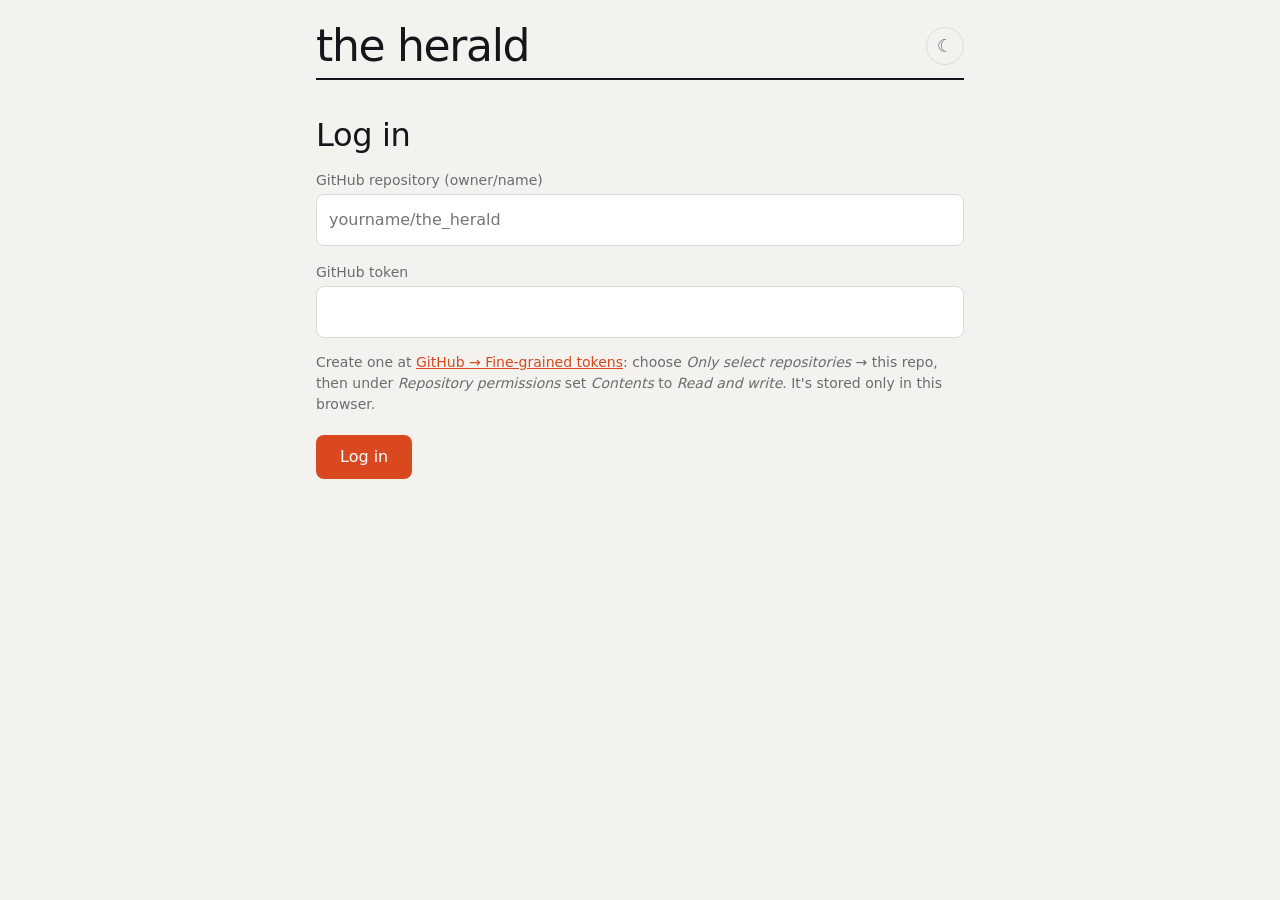
==== admin.html @ 9175595a "the herald" ====
<!doctype html>
<html lang="en">
<head>
<meta charset="utf-8">
<meta name="viewport" content="width=device-width, initial-scale=1">
<meta name="robots" content="noindex">
<meta http-equiv="Content-Security-Policy" content="default-src 'self'; style-src 'self' https://fonts.googleapis.com; font-src https://fonts.gstatic.com; connect-src 'self' https://api.github.com; form-action 'none'; base-uri 'none'">
<title>admin — the herald</title>
<link rel="preconnect" href="https://fonts.googleapis.com">
<link rel="preconnect" href="https://fonts.gstatic.com" crossorigin>
<link rel="stylesheet" href="https://fonts.googleapis.com/css2?family=Alata&family=Bebas+Neue&family=Roboto:ital,wght@0,400;0,700;1,400&family=Roboto+Mono:wght@400;500&display=swap">
<link rel="stylesheet" href="style.css">
<script src="theme.js"></script>
<script src="site.js" defer></script>
<script src="admin.js" defer></script>
</head>
<body>
<div class="wrap">
  <header>
    <a class="brand" href="admin.html">the herald</a>
    <div class="header-right">
    <nav id="nav" hidden>
      <a href="./">View site</a>
      <button class="linklike" id="logout" type="button">Log out</button>
    </nav>
    <button class="theme-toggle" id="theme-toggle" type="button" aria-label="Toggle dark mode">☾</button>
    </div>
  </header>

  <!-- Shown when not logged in on this device -->
  <section id="login" hidden>
    <h1>Log in</h1>
    <form id="login-form">
      <label for="repo">GitHub repository (owner/name)</label>
      <input id="repo" required placeholder="yourname/the_herald" autocapitalize="off" autocorrect="off" spellcheck="false">
      <label for="token">GitHub token</label>
      <input id="token" type="password" required autocomplete="current-password">
      <p class="help">
        Create one at <a href="https://github.com/settings/personal-access-tokens/new" target="_blank" rel="noopener">GitHub → Fine-grained tokens</a>:
        choose <em>Only select repositories</em> → this repo, then under <em>Repository permissions</em> set
        <em>Contents</em> to <em>Read and write</em>. It's stored only in this browser.
      </p>
      <div class="buttons"><button class="primary" type="submit">Log in</button></div>
    </form>
    <p id="login-msg" class="notice error" hidden></p>
  </section>

  <!-- Shown after login -->
  <section id="panel" hidden>
    <h1 id="form-heading">New post</h1>
    <form id="post-form">
      <label for="title">Title</label>
      <input id="title" maxlength="200" required>
      <label for="body">Text (leave a blank line between paragraphs)</label>
      <textarea id="body" required></textarea>
      <div class="buttons">
        <button class="primary" id="save" type="submit">Publish</button>
        <button class="secondary" id="cancel" type="button" hidden>Cancel editing</button>
      </div>
    </form>
    <p id="msg" class="notice" hidden></p>

    <h2>Published</h2>
    <ul class="manage" id="list"></ul>

    <h2>Announcements</h2>
    <p class="help">Short notices that scroll across the top of the site. They disappear by themselves after their end date.</p>
    <form id="ticker-form">
      <label for="ticker-text">Text</label>
      <input id="ticker-text" maxlength="140" required placeholder="Students on strike until 2 Dec">
      <label for="ticker-until">Show until (optional)</label>
      <input id="ticker-until" type="date">
      <div class="buttons"><button class="primary" type="submit">Add announcement</button></div>
    </form>
    <p id="ticker-msg" class="notice" hidden></p>
    <ul class="manage" id="ticker-list"></ul>
  </section>
</div>
</body>
</html>
---- style.css ----
/* ---------- fonts ----------*/
:root {
  --font-display: "Bebas Neue", Impact, "Arial Narrow", sans-serif; /* masthead + headlines */
  --font-ui: "Alata", system-ui, sans-serif;                        /* buttons, links, labels */
  --font-body: "Roboto", system-ui, -apple-system, sans-serif;      /* post text */
  --font-mono: ui-monospace, "SF Mono", Menlo, "Roboto Mono", monospace; /* dates, details */
}

/* ---------- colours ----------*/
:root {
  --bg: #f3f2ee; --surface: #ffffff; --fg: #16161a; --muted: #6c6b70; --line: #dddbd4;
  --accent: #d9481e; --accent-fg: #ffffff;
  --err-bg: #fbe0d8; --err-fg: #7a210b; --ok-bg: #dcefe2; --ok-fg: #17462a;
  color-scheme: light;
}
@media (prefers-color-scheme: dark) {
  :root:not([data-theme="light"]) {
    --bg: #101114; --surface: #17191d; --fg: #e8e6e1; --muted: #8d8f96; --line: #272a30;
    --accent: #ff7a4d; --accent-fg: #101114;
    --err-bg: #3d1a12; --err-fg: #ffc9b8; --ok-bg: #15301f; --ok-fg: #bfe8cc;
    color-scheme: dark;
  }
}
:root[data-theme="dark"] {
  --bg: #101114; --surface: #17191d; --fg: #e8e6e1; --muted: #8d8f96; --line: #272a30;
  --accent: #ff7a4d; --accent-fg: #101114;
  --err-bg: #3d1a12; --err-fg: #ffc9b8; --ok-bg: #15301f; --ok-fg: #bfe8cc;
  color-scheme: dark;
}

/* ---------- base ---------- */
* { box-sizing: border-box; }
[hidden] { display: none !important; }
body { margin: 0; background: var(--bg); color: var(--fg);
       font: 17px/1.7 var(--font-body); -webkit-text-size-adjust: 100%; }
.wrap { max-width: 680px; margin: 0 auto; padding: 0 16px 64px; }
a { color: var(--accent); }
p { overflow-wrap: anywhere; }

header { border-bottom: 2px solid var(--fg); padding: 24px 0 10px; margin-bottom: 8px;
         display: flex; justify-content: space-between; align-items: center; gap: 16px; }
header a.brand { font: 44px/1 var(--font-ui); letter-spacing: -.03em;
                 color: var(--fg); text-decoration: none; }
header nav { display: flex; gap: 18px; align-items: center; }
header nav a, .linklike { font: 15px var(--font-ui); color: var(--muted); background: none;
         border: 0; padding: 0; cursor: pointer; text-decoration: none; }
header nav a:hover, .linklike:hover { color: var(--accent); }
.theme-toggle { font: 18px/1 var(--font-ui); color: var(--muted); background: none;
         border: 1px solid var(--line); border-radius: 999px; width: 38px; height: 38px;
         cursor: pointer; flex: none; }
.theme-toggle:hover { color: var(--accent); border-color: var(--accent); }

h1 { font: 32px/1.2 var(--font-ui); letter-spacing: -.01em; margin: 36px 0 6px;
     overflow-wrap: anywhere; }
h2 { font: 30px/1.1 var(--font-display); letter-spacing: .015em; margin: 44px 0 8px; }
.meta { font: 13px var(--font-mono); color: var(--muted); margin-bottom: 18px; }
article { padding: 4px 0 28px; border-bottom: 1px solid var(--line); }
article h1 a { color: var(--fg); text-decoration: none; }
article h1 a:hover { color: var(--accent); }
.empty { color: var(--muted); margin-top: 32px; font-family: var(--font-mono); font-size: 15px; }
.back { font-family: var(--font-ui); }

/* ---------- admin ---------- */
label { display: block; font: 14px var(--font-ui); color: var(--muted); margin: 18px 0 6px; }
input, textarea { width: 100%; font: 16px/1.6 var(--font-body); color: var(--fg); background: var(--surface);
                  border: 1px solid var(--line); border-radius: 8px; padding: 12px; }
input:focus, textarea:focus { outline: 2px solid var(--accent); outline-offset: -1px; border-color: transparent; }
textarea { min-height: 45vh; resize: vertical; }
.help { font: 14px/1.5 var(--font-body); color: var(--muted); }
.buttons { display: flex; gap: 12px; margin-top: 20px; flex-wrap: wrap; }
button.primary, button.secondary { font: 16px var(--font-ui); padding: 11px 24px;
         border-radius: 8px; cursor: pointer; min-height: 44px; }
button.primary { border: 0; background: var(--accent); color: var(--accent-fg); }
button.secondary { border: 1px solid var(--line); background: transparent; color: var(--fg); }
button:disabled { opacity: .5; cursor: progress; }
.notice { padding: 10px 14px; border-radius: 8px; font: 15px var(--font-ui); margin-top: 20px; }
.notice.error { background: var(--err-bg); color: var(--err-fg); }
.notice.ok { background: var(--ok-bg); color: var(--ok-fg); }

ul.manage { list-style: none; padding: 0; margin: 0; }
ul.manage li { display: flex; align-items: center; gap: 10px; padding: 12px 0;
               border-bottom: 1px solid var(--line); }
ul.manage .info { flex: 1; min-width: 0; }
ul.manage .info a { display: block; overflow: hidden; text-overflow: ellipsis; white-space: nowrap;
                    font: 16px var(--font-ui); color: var(--fg); text-decoration: none; }
ul.manage .info span { font: 12px var(--font-mono); color: var(--muted); }
ul.manage button { font: 14px var(--font-ui); color: var(--accent); background: none;
         border: 1px solid var(--line); border-radius: 8px; padding: 8px 12px; min-height: 40px; cursor: pointer; }

@media (max-width: 420px) {
  header a.brand { font-size: 36px; }
  h1 { font-size: 27px; }
}
.header-right { display: flex; gap: 18px; align-items: center; }

/* ---------- announcement crawl ---------- */
.ticker { display: flex; align-items: stretch; margin: 14px 0 4px; border-radius: 6px; overflow: hidden;
          background: var(--fg); color: var(--bg); font: 15px/1.2 var(--font-ui); }
.ticker-label { flex: none; display: flex; align-items: center; padding: 9px 12px 7px;
                font: 19px/1 var(--font-display); letter-spacing: .06em;
                background: var(--accent); color: var(--accent-fg); }
.ticker-viewport { flex: 1; min-width: 0; overflow: hidden; display: flex; align-items: center;
                   mask-image: linear-gradient(90deg, transparent, #000 14px, #000 calc(100% - 14px), transparent); }
.ticker-track { display: flex; width: max-content; animation: crawl var(--duration, 20s) linear infinite; }
.ticker:hover .ticker-track { animation-play-state: paused; }
.ticker-group { display: flex; flex: none; }
.ticker-item { white-space: nowrap; padding: 0 1.4em; }
.ticker-item::before { content: "●"; color: var(--accent); font-size: .7em; margin-right: 1.2em; vertical-align: .15em; }
@keyframes crawl { to { transform: translateX(-50%); } }


@media (prefers-reduced-motion: reduce) {
  .ticker-track { animation: none; width: auto; flex-direction: column; padding: 8px 0; }
  .ticker-group[aria-hidden] { display: none; }
  .ticker-group { flex-direction: column; gap: 4px; }
  .ticker-item { white-space: normal; padding: 0 14px; }
  .ticker-item::before { margin-right: .6em; }
}

.ticker-until { font: 12px var(--font-mono); color: var(--muted); }
ul.manage .info strong { display: block; font: 16px var(--font-ui); font-weight: normal; overflow-wrap: anywhere; }
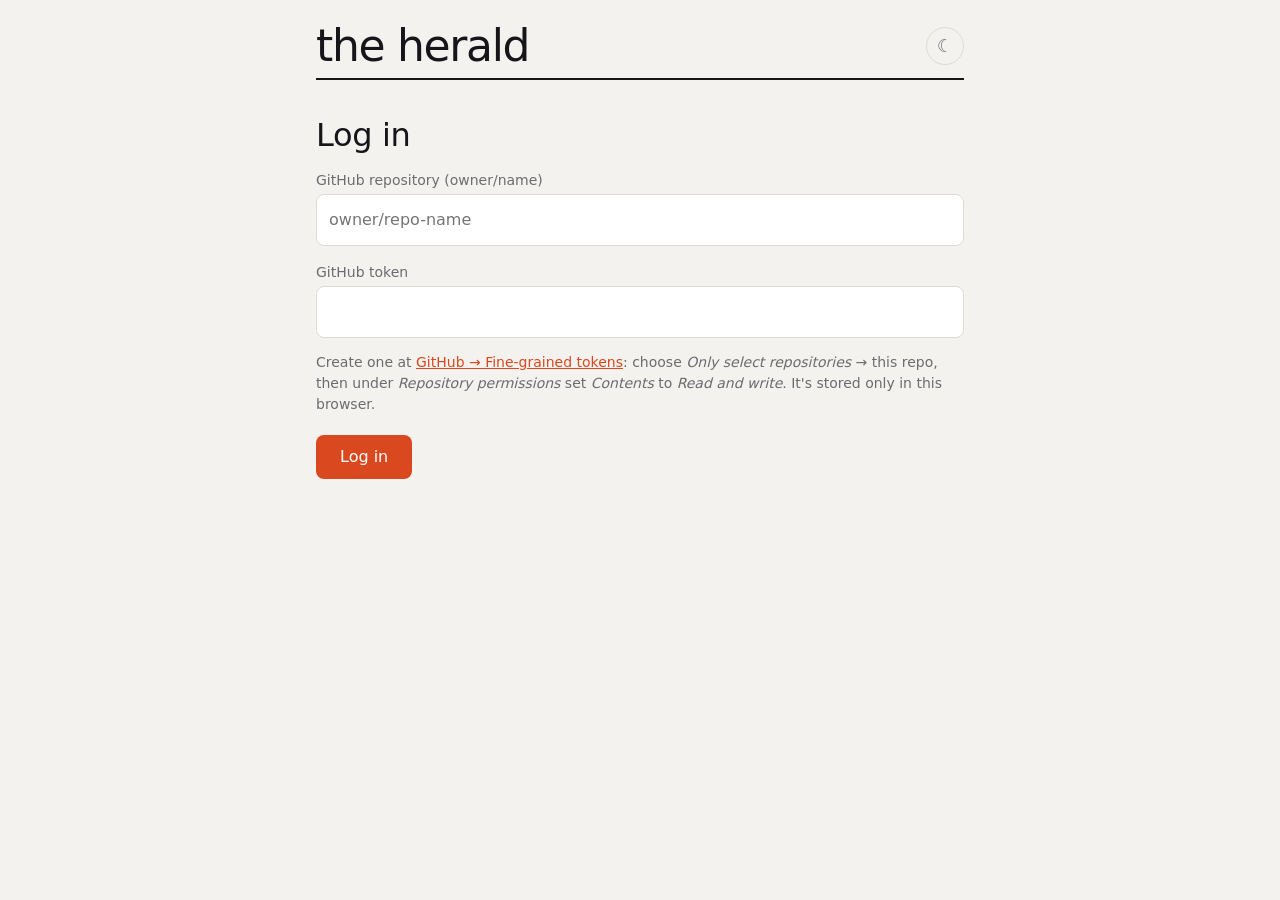
==== commit 1c1b41f7: "fix login (again(2))" ====
--- a/admin.html
+++ b/admin.html
@@ -32,7 +32,7 @@
     <h1>Log in</h1>
     <form id="login-form">
       <label for="repo">GitHub repository (owner/name)</label>
-      <input id="repo" required placeholder="yourname/the_herald" autocapitalize="off" autocorrect="off" spellcheck="false">
+      <input id="repo" required placeholder="owner/repo-name" autocapitalize="off" autocorrect="off" spellcheck="false">
       <label for="token">GitHub token</label>
       <input id="token" type="password" required autocomplete="current-password">
       <p class="help">
